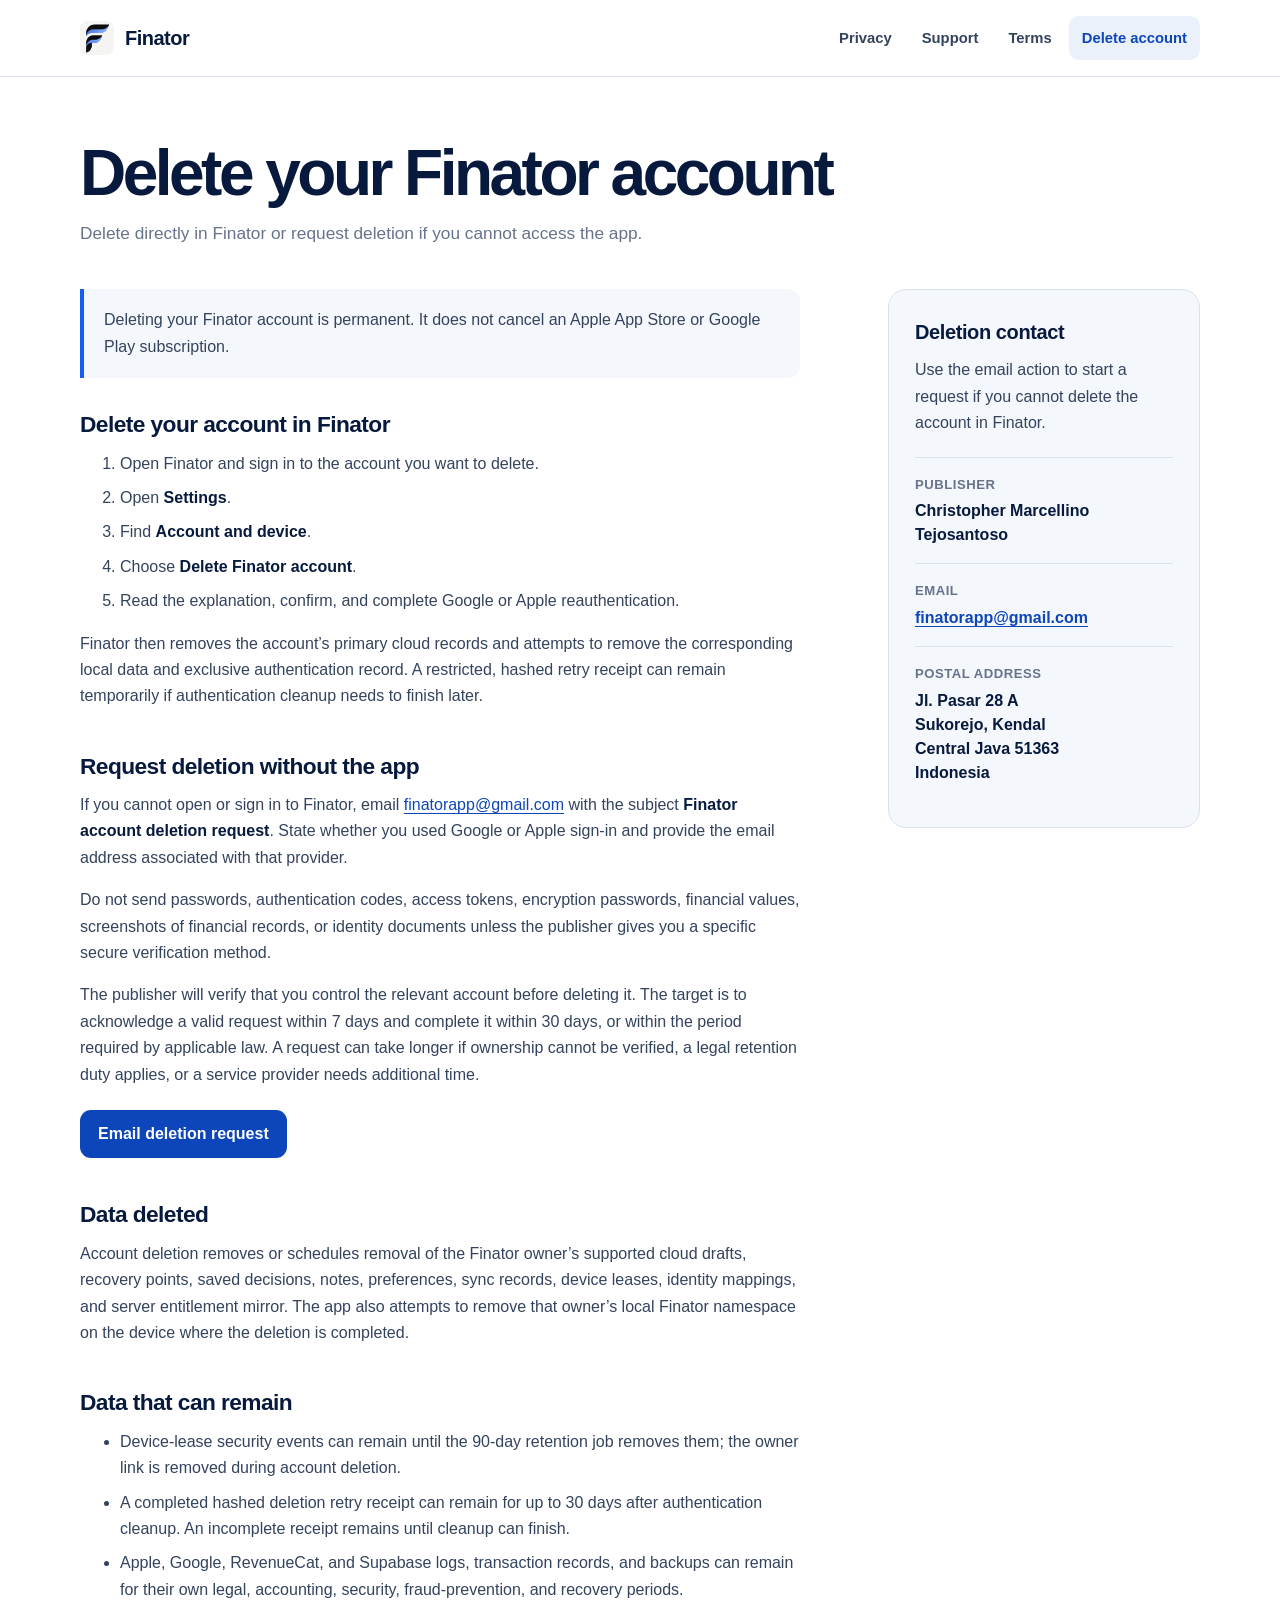
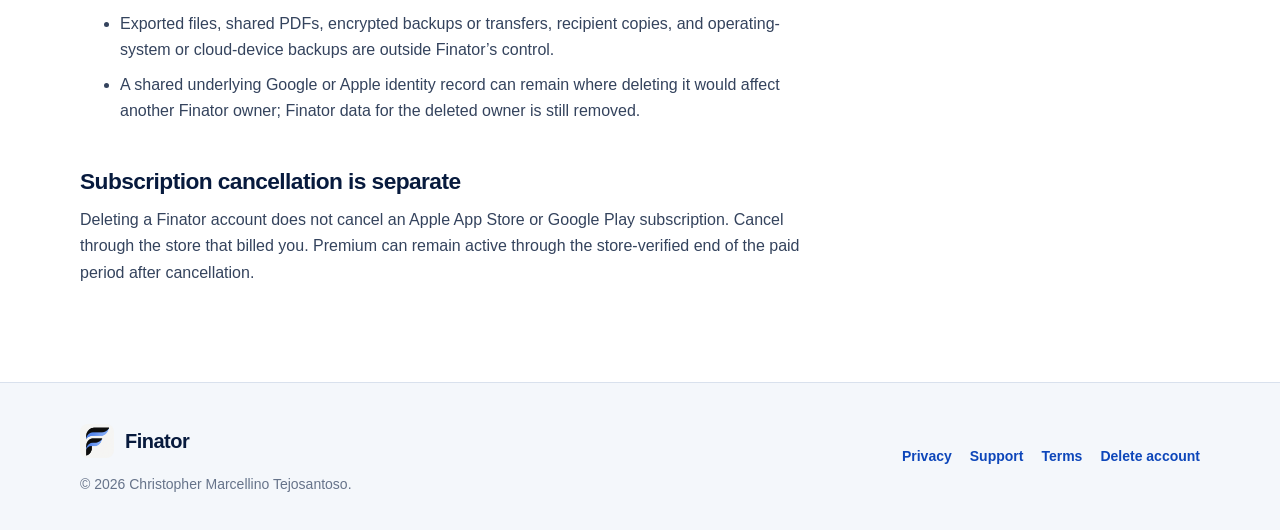
==== delete-account/index.html @ c2ee1d43 "Publish Finator legal and support site" ====
<!doctype html>
<html lang="en">
  <head>
    <meta charset="utf-8">
    <meta name="viewport" content="width=device-width, initial-scale=1">
    <meta name="description" content="Instructions for deleting a Finator account in the app or requesting deletion when the app cannot be used.">
    <title>Delete your account — Finator</title>
    <link rel="icon" href="../assets/favicon.png">
    <link rel="stylesheet" href="../assets/site.css">
  </head>
  <body>
    <a class="skip-link" href="#main">Skip to content</a>
    <header class="site-header"><div class="header-inner"><a class="brand" href="../" aria-label="Finator legal and support home"><img src="../assets/favicon.png" alt="" width="34" height="34"><span>Finator</span></a><nav class="site-nav" aria-label="Legal and support"><a href="../privacy/">Privacy</a><a href="../support/">Support</a><a href="../terms/">Terms</a><a href="../delete-account/" aria-current="page">Delete account</a></nav></div></header>
    <main id="main" class="page-shell">
      <header class="page-heading"><h1>Delete your Finator account</h1><p>Delete directly in Finator or request deletion if you cannot access the app.</p></header>
      <div class="document-grid">
        <article class="article">
          <div class="notice"><p>Deleting your Finator account is permanent. It does not cancel an Apple App Store or Google Play subscription.</p></div>
          <section>
            <h2>Delete your account in Finator</h2>
            <ol>
              <li>Open Finator and sign in to the account you want to delete.</li>
              <li>Open <strong>Settings</strong>.</li>
              <li>Find <strong>Account and device</strong>.</li>
              <li>Choose <strong>Delete Finator account</strong>.</li>
              <li>Read the explanation, confirm, and complete Google or Apple reauthentication.</li>
            </ol>
            <p>Finator then removes the account’s primary cloud records and attempts to remove the corresponding local data and exclusive authentication record. A restricted, hashed retry receipt can remain temporarily if authentication cleanup needs to finish later.</p>
          </section>
          <section>
            <h2>Request deletion without the app</h2>
            <p>If you cannot open or sign in to Finator, email <a href="mailto:finatorapp@gmail.com?subject=Finator%20account%20deletion%20request">finatorapp@gmail.com</a> with the subject <strong>Finator account deletion request</strong>. State whether you used Google or Apple sign-in and provide the email address associated with that provider.</p>
            <p>Do not send passwords, authentication codes, access tokens, encryption passwords, financial values, screenshots of financial records, or identity documents unless the publisher gives you a specific secure verification method.</p>
            <p>The publisher will verify that you control the relevant account before deleting it. The target is to acknowledge a valid request within 7 days and complete it within 30 days, or within the period required by applicable law. A request can take longer if ownership cannot be verified, a legal retention duty applies, or a service provider needs additional time.</p>
            <div class="button-row"><a class="button-link" href="mailto:finatorapp@gmail.com?subject=Finator%20account%20deletion%20request&amp;body=Sign-in%20provider%20(Google%20or%20Apple)%3A%0AAccount%20email%3A%0A%0APlease%20delete%20my%20Finator%20account%20and%20associated%20data.">Email deletion request</a></div>
          </section>
          <section>
            <h2>Data deleted</h2>
            <p>Account deletion removes or schedules removal of the Finator owner’s supported cloud drafts, recovery points, saved decisions, notes, preferences, sync records, device leases, identity mappings, and server entitlement mirror. The app also attempts to remove that owner’s local Finator namespace on the device where the deletion is completed.</p>
          </section>
          <section>
            <h2>Data that can remain</h2>
            <ul>
              <li>Device-lease security events can remain until the 90-day retention job removes them; the owner link is removed during account deletion.</li>
              <li>A completed hashed deletion retry receipt can remain for up to 30 days after authentication cleanup. An incomplete receipt remains until cleanup can finish.</li>
              <li>Apple, Google, RevenueCat, and Supabase logs, transaction records, and backups can remain for their own legal, accounting, security, fraud-prevention, and recovery periods.</li>
              <li>Exported files, shared PDFs, encrypted backups or transfers, recipient copies, and operating-system or cloud-device backups are outside Finator’s control.</li>
              <li>A shared underlying Google or Apple identity record can remain where deleting it would affect another Finator owner; Finator data for the deleted owner is still removed.</li>
            </ul>
          </section>
          <section>
            <h2>Subscription cancellation is separate</h2>
            <p>Deleting a Finator account does not cancel an Apple App Store or Google Play subscription. Cancel through the store that billed you. Premium can remain active through the store-verified end of the paid period after cancellation.</p>
          </section>
        </article>
        <aside class="contact-card" aria-labelledby="request-title">
          <h2 id="request-title">Deletion contact</h2>
          <p>Use the email action to start a request if you cannot delete the account in Finator.</p>
          <dl class="contact-list">
            <div><dt>Publisher</dt><dd>Christopher Marcellino Tejosantoso</dd></div>
            <div><dt>Email</dt><dd><a href="mailto:finatorapp@gmail.com?subject=Finator%20account%20deletion%20request">finatorapp@gmail.com</a></dd></div>
            <div><dt>Postal address</dt><dd>Jl. Pasar 28 A<br>Sukorejo, Kendal<br>Central Java 51363<br>Indonesia</dd></div>
          </dl>
        </aside>
      </div>
    </main>
    <footer class="site-footer"><div class="footer-inner"><div><a class="brand" href="../"><img src="../assets/favicon.png" alt="" width="34" height="34"><span>Finator</span></a><p>© 2026 Christopher Marcellino Tejosantoso.</p></div><nav class="footer-links" aria-label="Footer"><a href="../privacy/">Privacy</a><a href="../support/">Support</a><a href="../terms/">Terms</a><a href="../delete-account/">Delete account</a></nav></div></footer>
  </body>
</html>
---- assets/site.css ----
:root {
  color-scheme: light;
  --ink: #071a3d;
  --body: #34435d;
  --muted: #66738a;
  --line: #d9e1ed;
  --surface: #f4f7fb;
  --surface-strong: #eaf1fb;
  --accent: #155eef;
  --accent-dark: #0d46ba;
  --danger: #a12c2c;
  --white: #ffffff;
  --shadow: 0 18px 45px rgba(7, 26, 61, 0.08);
  --radius: 18px;
}

* {
  box-sizing: border-box;
}

html {
  scroll-behavior: smooth;
}

body {
  margin: 0;
  background: var(--white);
  color: var(--body);
  font-family: Inter, ui-sans-serif, -apple-system, BlinkMacSystemFont, "Segoe UI", sans-serif;
  font-size: 16px;
  line-height: 1.65;
  text-rendering: optimizeLegibility;
}

a {
  color: var(--accent-dark);
  text-decoration-thickness: 0.08em;
  text-underline-offset: 0.18em;
}

a:hover {
  color: var(--accent);
}

a:focus-visible,
summary:focus-visible {
  border-radius: 6px;
  outline: 3px solid rgba(21, 94, 239, 0.35);
  outline-offset: 3px;
}

.skip-link {
  position: fixed;
  z-index: 100;
  top: 12px;
  left: 12px;
  padding: 10px 14px;
  transform: translateY(-180%);
  border-radius: 10px;
  background: var(--ink);
  color: var(--white);
}

.skip-link:focus {
  transform: translateY(0);
}

.site-header {
  border-bottom: 1px solid var(--line);
  background: rgba(255, 255, 255, 0.97);
}

.header-inner,
.footer-inner,
.page-shell {
  width: min(1120px, calc(100% - 40px));
  margin-inline: auto;
}

.header-inner {
  display: flex;
  min-height: 76px;
  align-items: center;
  justify-content: space-between;
  gap: 28px;
}

.brand {
  display: inline-flex;
  min-height: 48px;
  align-items: center;
  gap: 11px;
  color: var(--ink);
  font-size: 1.25rem;
  font-weight: 760;
  letter-spacing: -0.025em;
  text-decoration: none;
}

.brand img {
  width: 34px;
  height: 34px;
  border-radius: 8px;
}

.site-nav {
  display: flex;
  align-items: center;
  gap: 4px;
}

.site-nav a {
  display: inline-flex;
  min-height: 44px;
  align-items: center;
  padding: 8px 13px;
  border-radius: 10px;
  color: var(--body);
  font-size: 0.925rem;
  font-weight: 650;
  text-decoration: none;
}

.site-nav a:hover {
  background: var(--surface);
  color: var(--ink);
}

.site-nav a[aria-current="page"] {
  background: var(--surface-strong);
  color: var(--accent-dark);
}

.page-shell {
  padding-block: 64px 80px;
}

.page-heading {
  max-width: 760px;
  margin-bottom: 42px;
}

.page-heading h1 {
  margin: 0 0 12px;
  color: var(--ink);
  font-size: clamp(2.3rem, 5vw, 4.15rem);
  font-weight: 790;
  letter-spacing: -0.055em;
  line-height: 1.03;
}

.page-heading p {
  margin: 0;
  color: var(--muted);
  font-size: 1.08rem;
}

.document-grid {
  display: grid;
  grid-template-columns: minmax(0, 720px) minmax(260px, 1fr);
  align-items: start;
  gap: clamp(44px, 7vw, 88px);
}

.article {
  min-width: 0;
}

.article section + section {
  margin-top: 42px;
}

.article h2 {
  margin: 0 0 12px;
  color: var(--ink);
  font-size: 1.42rem;
  font-weight: 760;
  letter-spacing: -0.025em;
  line-height: 1.25;
}

.article h3 {
  margin: 26px 0 8px;
  color: var(--ink);
  font-size: 1.06rem;
  font-weight: 740;
  line-height: 1.35;
}

.article p,
.article ul,
.article ol {
  margin-top: 0;
  margin-bottom: 16px;
}

.article li + li {
  margin-top: 8px;
}

.article strong {
  color: var(--ink);
}

.notice {
  margin: 0 0 32px;
  padding: 18px 20px;
  border-left: 4px solid var(--accent);
  border-radius: 0 12px 12px 0;
  background: var(--surface);
}

.notice p:last-child {
  margin-bottom: 0;
}

.contact-card {
  position: sticky;
  top: 28px;
  padding: 26px;
  border: 1px solid var(--line);
  border-radius: var(--radius);
  background: var(--surface);
}

.contact-card h2 {
  margin: 0 0 8px;
  color: var(--ink);
  font-size: 1.25rem;
  letter-spacing: -0.02em;
}

.contact-card > p {
  margin: 0 0 20px;
}

.contact-list {
  margin: 0;
}

.contact-list div {
  padding: 16px 0;
  border-top: 1px solid var(--line);
}

.contact-list dt {
  color: var(--muted);
  font-size: 0.82rem;
  font-weight: 720;
  letter-spacing: 0.04em;
  text-transform: uppercase;
}

.contact-list dd {
  margin: 4px 0 0;
  color: var(--ink);
  font-weight: 610;
  line-height: 1.5;
}

.button-link {
  display: inline-flex;
  min-height: 48px;
  align-items: center;
  justify-content: center;
  padding: 11px 18px;
  border-radius: 11px;
  background: var(--accent-dark);
  color: var(--white);
  font-weight: 720;
  text-decoration: none;
}

.button-link:hover {
  background: var(--accent);
  color: var(--white);
}

.button-link.secondary {
  border: 1px solid var(--line);
  background: var(--white);
  color: var(--ink);
}

.button-row {
  display: flex;
  flex-wrap: wrap;
  gap: 12px;
  margin-top: 22px;
}

.home-intro {
  display: grid;
  grid-template-columns: minmax(0, 1fr) minmax(280px, 0.72fr);
  align-items: end;
  gap: clamp(40px, 8vw, 100px);
  padding: clamp(48px, 9vw, 104px) 0;
}

.home-intro h1 {
  margin: 0 0 22px;
  color: var(--ink);
  font-size: clamp(3rem, 8vw, 6.5rem);
  font-weight: 810;
  letter-spacing: -0.068em;
  line-height: 0.95;
}

.home-intro p {
  max-width: 620px;
  margin: 0;
  color: var(--body);
  font-size: clamp(1.12rem, 2vw, 1.4rem);
}

.home-panel {
  padding: 28px;
  border: 1px solid var(--line);
  border-radius: var(--radius);
  background: var(--surface);
}

.home-panel p {
  margin: 0;
  color: var(--muted);
  font-size: 1rem;
}

.link-list {
  border-top: 1px solid var(--line);
}

.link-list a {
  display: grid;
  grid-template-columns: minmax(0, 1fr) auto;
  gap: 24px;
  padding: 24px 4px;
  border-bottom: 1px solid var(--line);
  color: var(--ink);
  text-decoration: none;
}

.link-list a:hover strong {
  color: var(--accent);
}

.link-list strong,
.link-list span {
  display: block;
}

.link-list strong {
  font-size: 1.25rem;
}

.link-list span {
  margin-top: 4px;
  color: var(--muted);
}

.link-list .arrow {
  align-self: center;
  color: var(--accent-dark);
  font-size: 1.55rem;
}

.site-footer {
  border-top: 1px solid var(--line);
  background: var(--surface);
}

.footer-inner {
  display: grid;
  grid-template-columns: 1fr auto;
  gap: 28px;
  padding-block: 34px;
}

.footer-inner p {
  margin: 6px 0 0;
  color: var(--muted);
  font-size: 0.875rem;
}

.footer-links {
  display: flex;
  flex-wrap: wrap;
  justify-content: flex-end;
  gap: 4px 18px;
}

.footer-links a {
  min-height: 44px;
  display: inline-flex;
  align-items: center;
  font-size: 0.875rem;
  font-weight: 630;
  text-decoration: none;
}

@media (max-width: 820px) {
  .header-inner {
    display: block;
    padding-top: 10px;
  }

  .brand {
    min-height: 54px;
  }

  .site-nav {
    display: grid;
    grid-template-columns: repeat(4, minmax(max-content, 1fr));
    overflow-x: auto;
    padding-bottom: 8px;
  }

  .site-nav a {
    justify-content: center;
    white-space: nowrap;
  }

  .page-shell {
    padding-block: 44px 64px;
  }

  .page-heading {
    margin-bottom: 34px;
  }

  .document-grid,
  .home-intro {
    grid-template-columns: 1fr;
  }

  .contact-card {
    position: static;
    margin-top: 8px;
  }

  .footer-inner {
    grid-template-columns: 1fr;
  }

  .footer-links {
    justify-content: flex-start;
  }
}

@media (max-width: 520px) {
  .header-inner,
  .footer-inner,
  .page-shell {
    width: min(100% - 28px, 1120px);
  }

  .site-nav {
    grid-template-columns: repeat(2, 1fr);
  }

  .page-heading h1 {
    font-size: 2.45rem;
  }

  .article section + section {
    margin-top: 36px;
  }

  .article h2 {
    font-size: 1.3rem;
  }

  .contact-card,
  .home-panel {
    padding: 22px;
  }

  .button-row {
    display: grid;
  }

  .footer-links {
    display: grid;
    grid-template-columns: 1fr 1fr;
  }
}

@media (prefers-reduced-motion: reduce) {
  html {
    scroll-behavior: auto;
  }
}

@media print {
  .skip-link,
  .site-header,
  .site-footer,
  .button-row {
    display: none;
  }

  .page-shell {
    width: 100%;
    padding: 0;
  }

  .document-grid {
    display: block;
  }

  .contact-card {
    position: static;
    margin-top: 36px;
    box-shadow: none;
  }
}
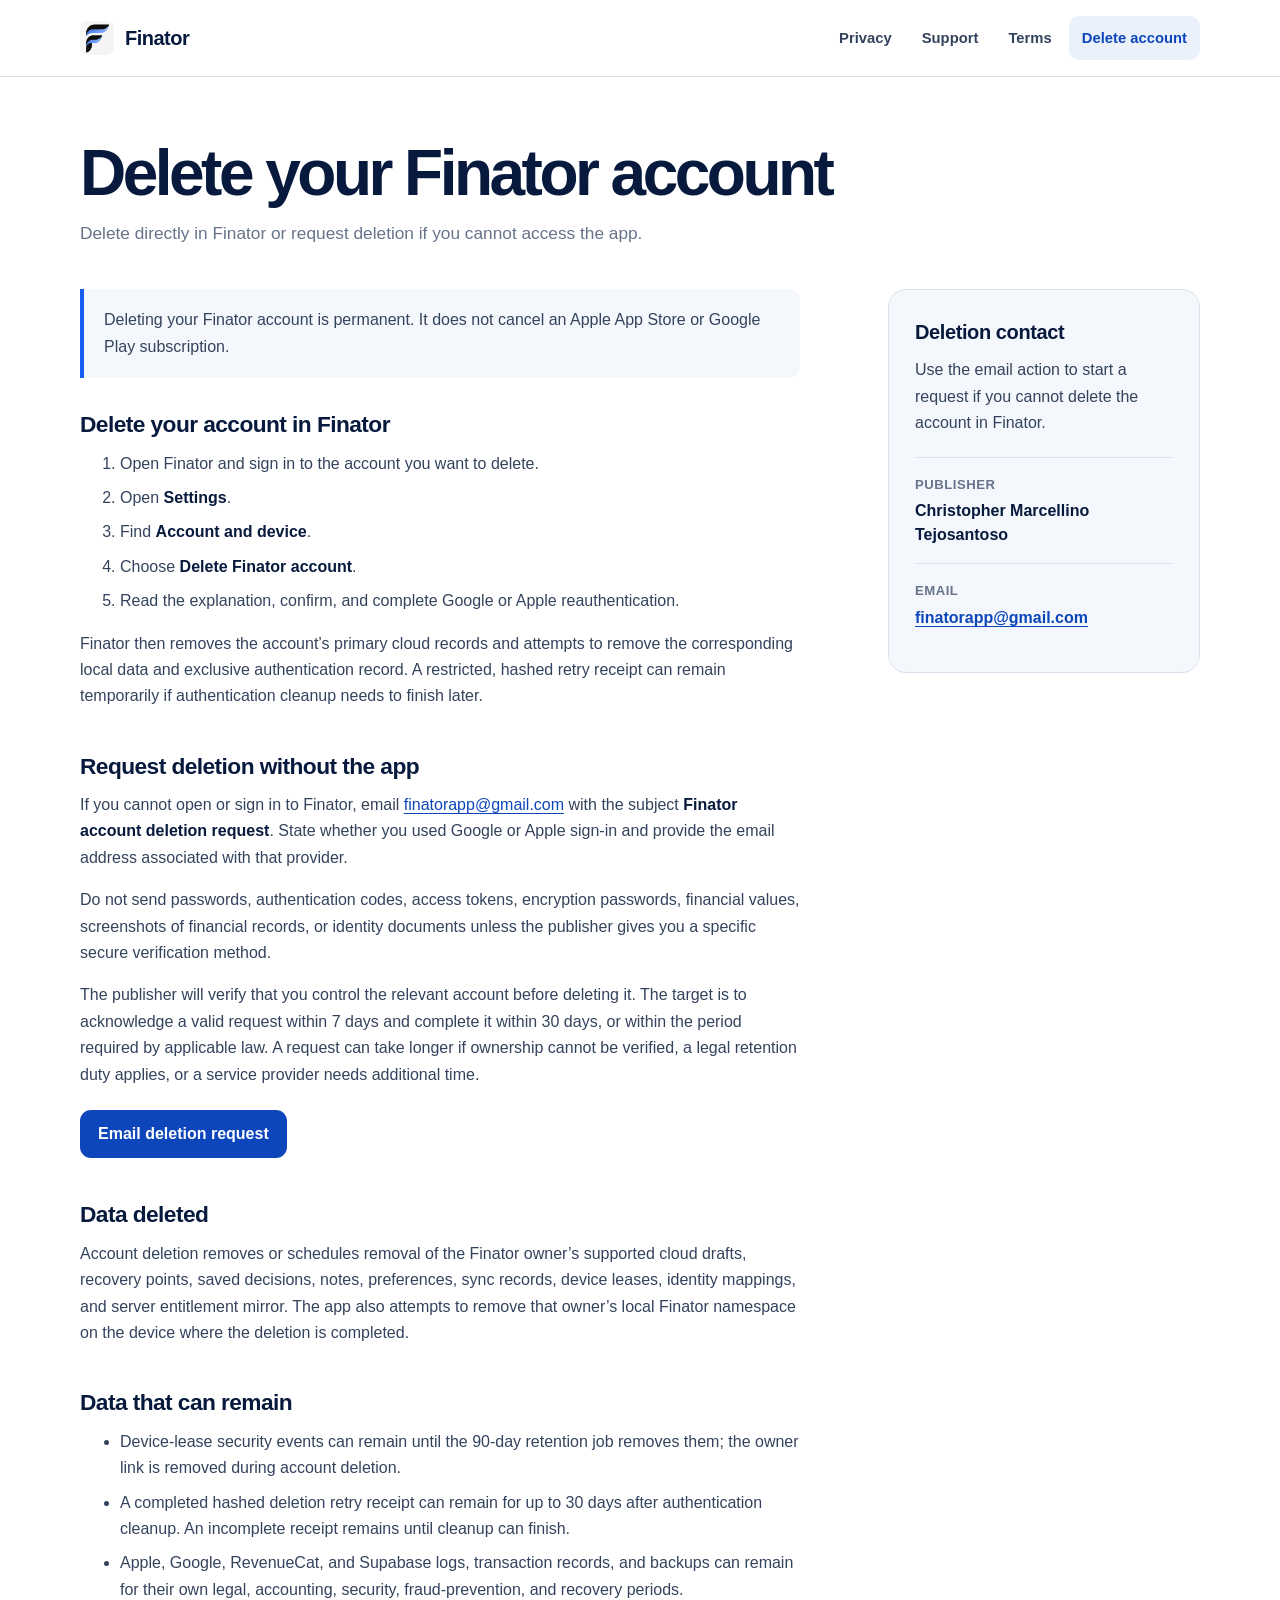
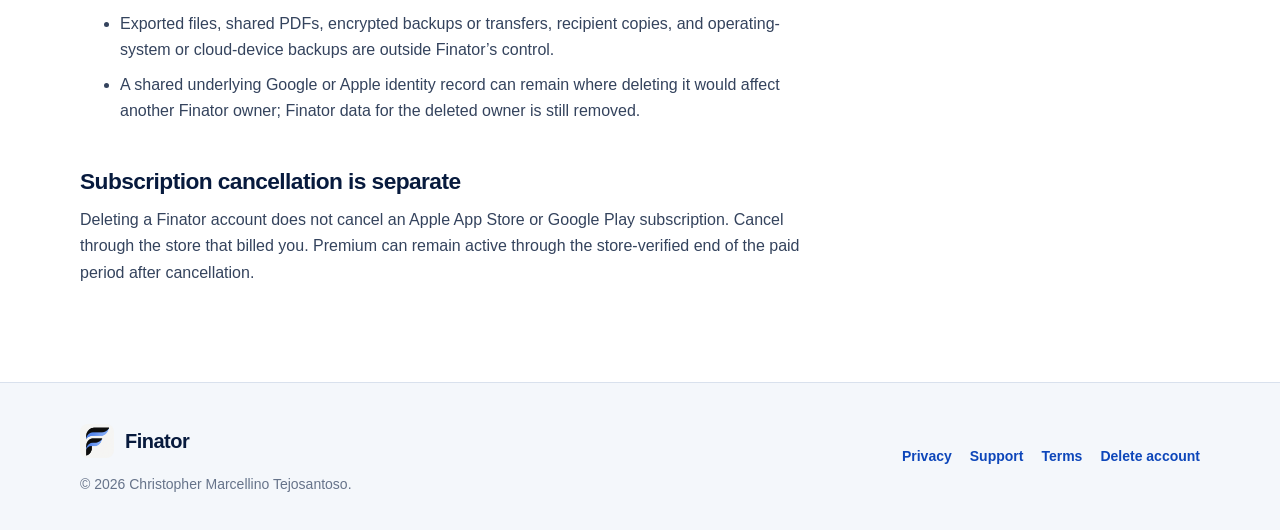
==== commit 712b15e4: "Remove postal address from legal pages" ====
--- a/delete-account/index.html
+++ b/delete-account/index.html
@@ -59,7 +59,6 @@
           <dl class="contact-list">
             <div><dt>Publisher</dt><dd>Christopher Marcellino Tejosantoso</dd></div>
             <div><dt>Email</dt><dd><a href="mailto:finatorapp@gmail.com?subject=Finator%20account%20deletion%20request">finatorapp@gmail.com</a></dd></div>
-            <div><dt>Postal address</dt><dd>Jl. Pasar 28 A<br>Sukorejo, Kendal<br>Central Java 51363<br>Indonesia</dd></div>
           </dl>
         </aside>
       </div>
